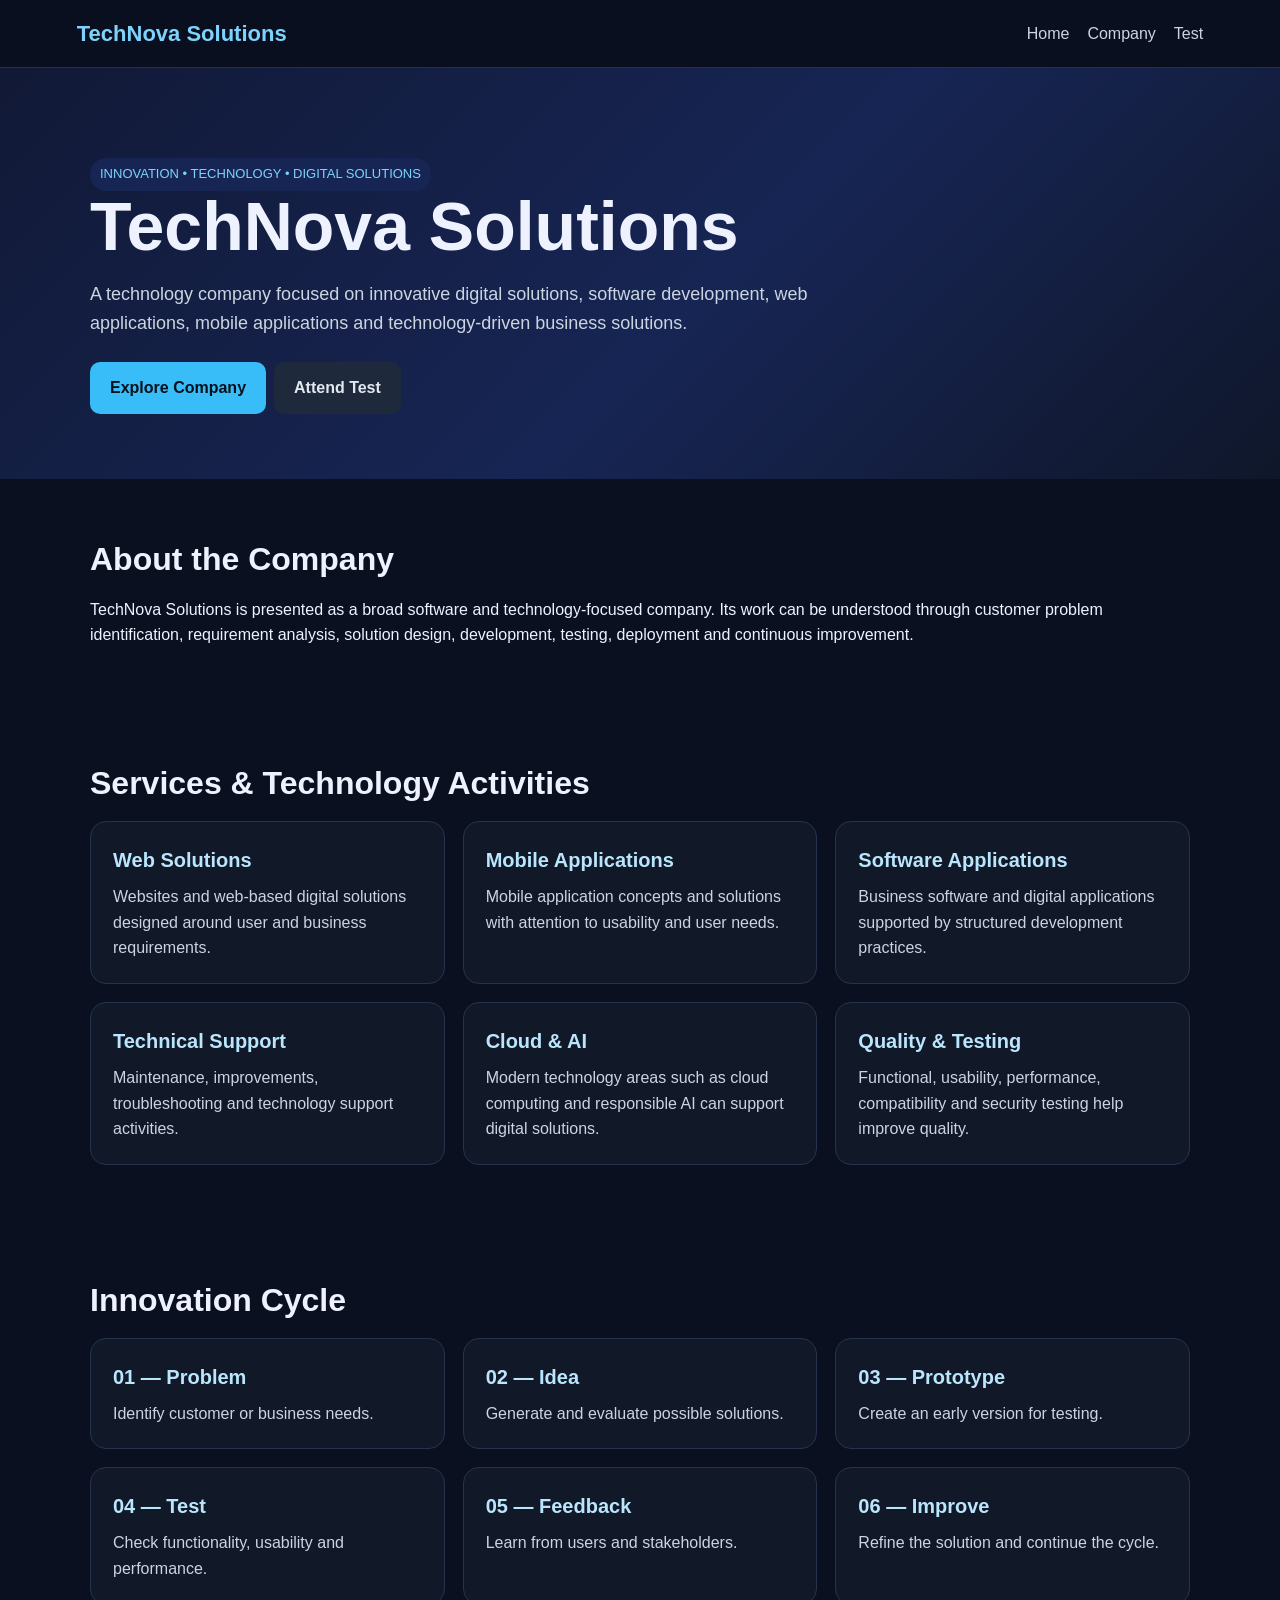
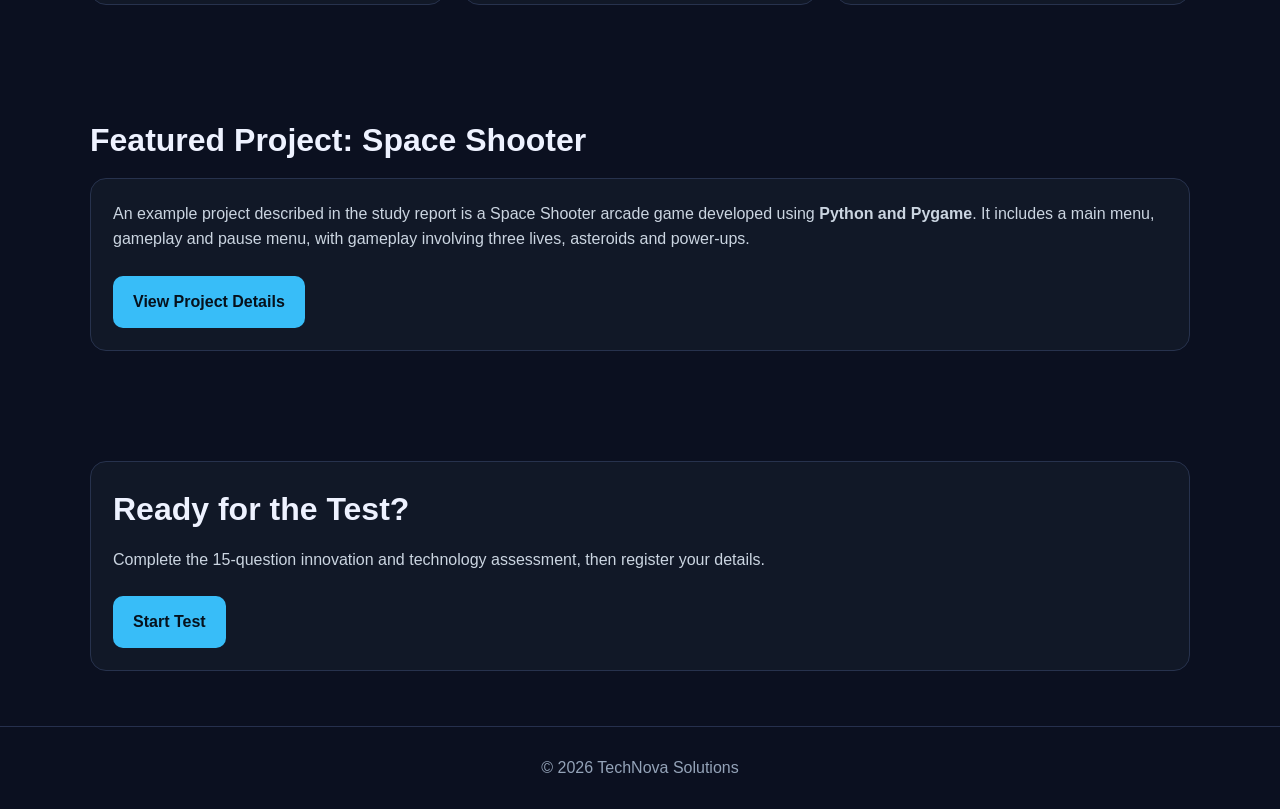
==== index.html @ 739c8f69 "Add files via upload" ====
<!doctype html><html><head><meta charset="utf-8"><meta name="viewport" content="width=device-width,initial-scale=1"><title>TechNova Solutions</title><link rel="stylesheet" href="style.css"></head><body>
<nav><a class="logo" href="index.html">TechNova Solutions</a><div class="navlinks">
<a href="index.html">Home</a><a href="about.html">Company</a><a href="test.html">Test</a></div></nav><header class="hero"><div class="container"><span class="badge">INNOVATION • TECHNOLOGY • DIGITAL SOLUTIONS</span><h1>TechNova Solutions</h1><p>A technology company focused on innovative digital solutions, software development, web applications, mobile applications and technology-driven business solutions.</p><a class="btn" href="about.html">Explore Company</a><a class="btn secondary" href="test.html">Attend Test</a></div></header>
<section><div class="container"><h2>About the Company</h2><p>TechNova Solutions is presented as a broad software and technology-focused company. Its work can be understood through customer problem identification, requirement analysis, solution design, development, testing, deployment and continuous improvement.</p></div></section>
<section><div class="container"><h2>Services & Technology Activities</h2><div class="grid">
<div class="card"><h3>Web Solutions</h3><p>Websites and web-based digital solutions designed around user and business requirements.</p></div>
<div class="card"><h3>Mobile Applications</h3><p>Mobile application concepts and solutions with attention to usability and user needs.</p></div>
<div class="card"><h3>Software Applications</h3><p>Business software and digital applications supported by structured development practices.</p></div>
<div class="card"><h3>Technical Support</h3><p>Maintenance, improvements, troubleshooting and technology support activities.</p></div>
<div class="card"><h3>Cloud & AI</h3><p>Modern technology areas such as cloud computing and responsible AI can support digital solutions.</p></div>
<div class="card"><h3>Quality & Testing</h3><p>Functional, usability, performance, compatibility and security testing help improve quality.</p></div>
</div></div></section>
<section><div class="container"><h2>Innovation Cycle</h2><div class="grid"><div class="card"><h3>01 — Problem</h3><p>Identify customer or business needs.</p></div><div class="card"><h3>02 — Idea</h3><p>Generate and evaluate possible solutions.</p></div><div class="card"><h3>03 — Prototype</h3><p>Create an early version for testing.</p></div><div class="card"><h3>04 — Test</h3><p>Check functionality, usability and performance.</p></div><div class="card"><h3>05 — Feedback</h3><p>Learn from users and stakeholders.</p></div><div class="card"><h3>06 — Improve</h3><p>Refine the solution and continue the cycle.</p></div></div></div></section>
<section><div class="container"><h2>Featured Project: Space Shooter</h2><div class="card"><p>An example project described in the study report is a Space Shooter arcade game developed using <b>Python and Pygame</b>. It includes a main menu, gameplay and pause menu, with gameplay involving three lives, asteroids and power-ups.</p><a class="btn" href="about.html">View Project Details</a></div></div></section>
<section><div class="container"><div class="card"><h2>Ready for the Test?</h2><p>Complete the 15-question innovation and technology assessment, then register your details.</p><a class="btn" href="test.html">Start Test</a></div></div></section>
<footer>© 2026 TechNova Solutions</footer></body></html>
---- style.css ----
*{box-sizing:border-box;margin:0;padding:0}
body{font-family:Arial,Helvetica,sans-serif;background:#0b1020;color:#eef2ff;line-height:1.6}
a{text-decoration:none;color:inherit}
nav{position:sticky;top:0;z-index:10;background:rgba(11,16,32,.95);border-bottom:1px solid #26304d;padding:16px 6%;display:flex;justify-content:space-between;align-items:center}
.logo{font-size:22px;font-weight:800;color:#7dd3fc}.navlinks{display:flex;gap:18px;flex-wrap:wrap}.navlinks a{color:#cbd5e1}.navlinks a:hover{color:#7dd3fc}
.container{width:min(1100px,92%);margin:auto}.hero{padding:85px 0 65px;background:linear-gradient(135deg,#111936,#172554 55%,#0f172a)}
.hero h1{font-size:clamp(38px,7vw,68px);line-height:1.05;margin-bottom:18px}.hero p{max-width:760px;color:#cbd5e1;font-size:18px}
.btn{display:inline-block;margin-top:24px;padding:13px 20px;border-radius:10px;background:#38bdf8;color:#06111c;font-weight:700;border:0;cursor:pointer}.btn.secondary{background:#1e293b;color:#e2e8f0;margin-left:8px}
section{padding:55px 0}.grid{display:grid;grid-template-columns:repeat(3,1fr);gap:18px}.card{background:#111827;border:1px solid #27324d;border-radius:16px;padding:22px}.card h3{margin-bottom:8px;color:#bae6fd}.card p,.card li{color:#cbd5e1}.card ul{padding-left:20px}
h2{font-size:32px;margin-bottom:12px}h3{font-size:20px}
.badge{display:inline-block;padding:6px 10px;border-radius:999px;background:#172554;color:#7dd3fc;font-size:13px;margin:5px 4px 0 0}
form{background:#111827;border:1px solid #27324d;padding:24px;border-radius:16px;max-width:760px;margin:auto}
label{display:block;margin:14px 0 6px;font-weight:700}input,select{width:100%;padding:12px;border-radius:9px;border:1px solid #334155;background:#0f172a;color:#fff}
.question{padding:18px 0;border-bottom:1px solid #29354f}.question p{font-weight:700;margin-bottom:10px}.option{display:block;margin:8px 0;color:#cbd5e1}.option input{width:auto;margin-right:8px}
.notice{background:#172554;border:1px solid #31507a;padding:14px;border-radius:10px;margin:15px 0;color:#dbeafe}
footer{border-top:1px solid #26304d;padding:28px 0;color:#94a3b8;text-align:center}
@media(max-width:800px){.grid{grid-template-columns:1fr 1fr}.navlinks{gap:10px;font-size:14px}}
@media(max-width:560px){.grid{grid-template-columns:1fr}.hero{padding:60px 0}.btn.secondary{margin-left:0}.navlinks{display:none}}
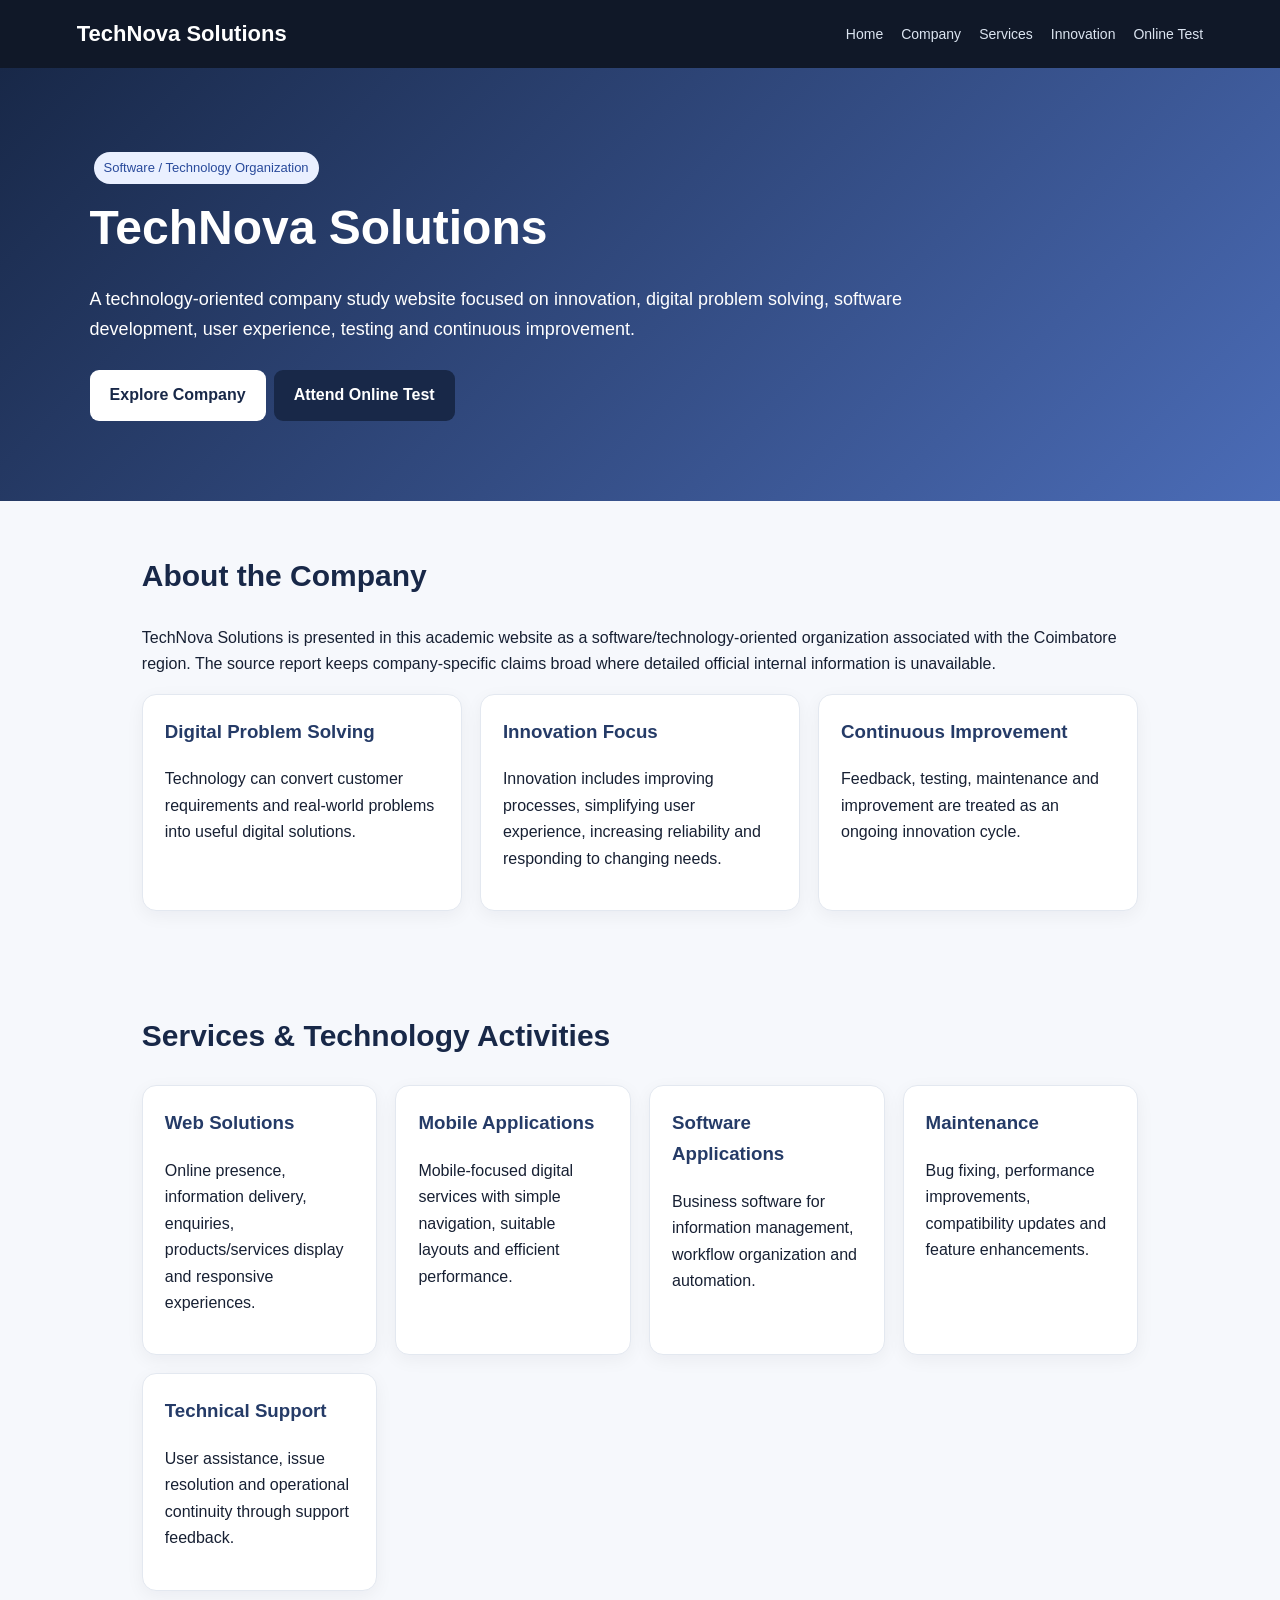
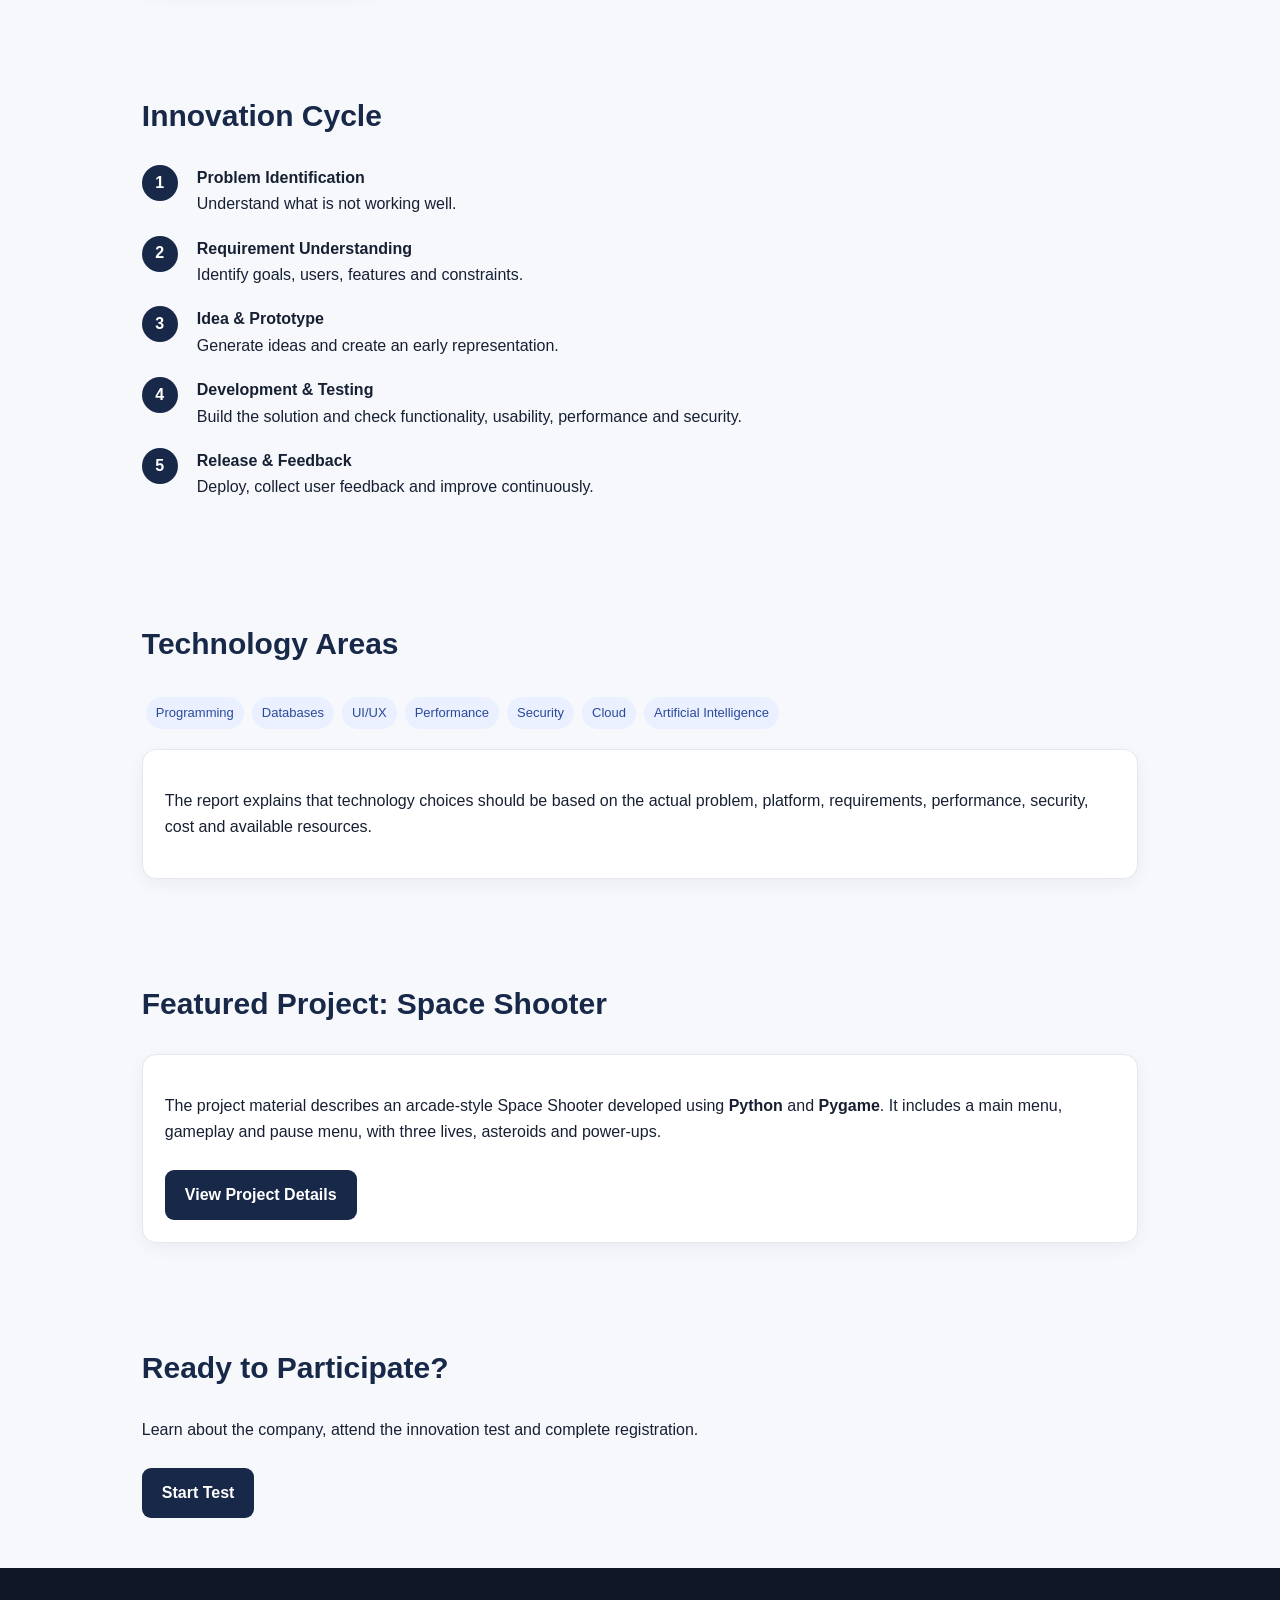
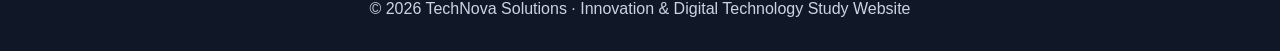
==== commit 71abf631: "Add files via upload" ====
--- a/index.html
+++ b/index.html
@@ -1,16 +1 @@
-<!doctype html><html><head><meta charset="utf-8"><meta name="viewport" content="width=device-width,initial-scale=1"><title>TechNova Solutions</title><link rel="stylesheet" href="style.css"></head><body>
-<nav><a class="logo" href="index.html">TechNova Solutions</a><div class="navlinks">
-<a href="index.html">Home</a><a href="about.html">Company</a><a href="test.html">Test</a></div></nav><header class="hero"><div class="container"><span class="badge">INNOVATION • TECHNOLOGY • DIGITAL SOLUTIONS</span><h1>TechNova Solutions</h1><p>A technology company focused on innovative digital solutions, software development, web applications, mobile applications and technology-driven business solutions.</p><a class="btn" href="about.html">Explore Company</a><a class="btn secondary" href="test.html">Attend Test</a></div></header>
-<section><div class="container"><h2>About the Company</h2><p>TechNova Solutions is presented as a broad software and technology-focused company. Its work can be understood through customer problem identification, requirement analysis, solution design, development, testing, deployment and continuous improvement.</p></div></section>
-<section><div class="container"><h2>Services & Technology Activities</h2><div class="grid">
-<div class="card"><h3>Web Solutions</h3><p>Websites and web-based digital solutions designed around user and business requirements.</p></div>
-<div class="card"><h3>Mobile Applications</h3><p>Mobile application concepts and solutions with attention to usability and user needs.</p></div>
-<div class="card"><h3>Software Applications</h3><p>Business software and digital applications supported by structured development practices.</p></div>
-<div class="card"><h3>Technical Support</h3><p>Maintenance, improvements, troubleshooting and technology support activities.</p></div>
-<div class="card"><h3>Cloud & AI</h3><p>Modern technology areas such as cloud computing and responsible AI can support digital solutions.</p></div>
-<div class="card"><h3>Quality & Testing</h3><p>Functional, usability, performance, compatibility and security testing help improve quality.</p></div>
-</div></div></section>
-<section><div class="container"><h2>Innovation Cycle</h2><div class="grid"><div class="card"><h3>01 — Problem</h3><p>Identify customer or business needs.</p></div><div class="card"><h3>02 — Idea</h3><p>Generate and evaluate possible solutions.</p></div><div class="card"><h3>03 — Prototype</h3><p>Create an early version for testing.</p></div><div class="card"><h3>04 — Test</h3><p>Check functionality, usability and performance.</p></div><div class="card"><h3>05 — Feedback</h3><p>Learn from users and stakeholders.</p></div><div class="card"><h3>06 — Improve</h3><p>Refine the solution and continue the cycle.</p></div></div></div></section>
-<section><div class="container"><h2>Featured Project: Space Shooter</h2><div class="card"><p>An example project described in the study report is a Space Shooter arcade game developed using <b>Python and Pygame</b>. It includes a main menu, gameplay and pause menu, with gameplay involving three lives, asteroids and power-ups.</p><a class="btn" href="about.html">View Project Details</a></div></div></section>
-<section><div class="container"><div class="card"><h2>Ready for the Test?</h2><p>Complete the 15-question innovation and technology assessment, then register your details.</p><a class="btn" href="test.html">Start Test</a></div></div></section>
-<footer>© 2026 TechNova Solutions</footer></body></html>+<!doctype html><html><head><meta charset="utf-8"><meta name="viewport" content="width=device-width,initial-scale=1"><title>TechNova Solutions</title><link rel="stylesheet" href="style.css"></head><body><nav><a class="brand" href="index.html">TechNova Solutions</a><div class="navlinks"><a href="index.html">Home</a><a href="about.html">Company</a><a href="index.html#services">Services</a><a href="index.html#innovation">Innovation</a><a href="test.html">Online Test</a></div></nav><header class="hero"><span class="pill">Software / Technology Organization</span><h1>TechNova Solutions</h1><p>A technology-oriented company study website focused on innovation, digital problem solving, software development, user experience, testing and continuous improvement.</p><a class="btn" href="about.html">Explore Company</a><a class="btn dark" href="test.html">Attend Online Test</a></header><main><section class="container"><h2>About the Company</h2><p>TechNova Solutions is presented in this academic website as a software/technology-oriented organization associated with the Coimbatore region. The source report keeps company-specific claims broad where detailed official internal information is unavailable.</p><div class="grid"><div class="card"><h3>Digital Problem Solving</h3><p>Technology can convert customer requirements and real-world problems into useful digital solutions.</p></div><div class="card"><h3>Innovation Focus</h3><p>Innovation includes improving processes, simplifying user experience, increasing reliability and responding to changing needs.</p></div><div class="card"><h3>Continuous Improvement</h3><p>Feedback, testing, maintenance and improvement are treated as an ongoing innovation cycle.</p></div></div></section><section id="services" class="container"><h2>Services & Technology Activities</h2><div class="grid"><div class="card"><h3>Web Solutions</h3><p>Online presence, information delivery, enquiries, products/services display and responsive experiences.</p></div><div class="card"><h3>Mobile Applications</h3><p>Mobile-focused digital services with simple navigation, suitable layouts and efficient performance.</p></div><div class="card"><h3>Software Applications</h3><p>Business software for information management, workflow organization and automation.</p></div><div class="card"><h3>Maintenance</h3><p>Bug fixing, performance improvements, compatibility updates and feature enhancements.</p></div><div class="card"><h3>Technical Support</h3><p>User assistance, issue resolution and operational continuity through support feedback.</p></div></div></section><section id="innovation" class="container"><h2>Innovation Cycle</h2><div class="steps"><div class="step"><b>Problem Identification</b><br>Understand what is not working well.</div><div class="step"><b>Requirement Understanding</b><br>Identify goals, users, features and constraints.</div><div class="step"><b>Idea & Prototype</b><br>Generate ideas and create an early representation.</div><div class="step"><b>Development & Testing</b><br>Build the solution and check functionality, usability, performance and security.</div><div class="step"><b>Release & Feedback</b><br>Deploy, collect user feedback and improve continuously.</div></div></section><section class="container"><h2>Technology Areas</h2><p><span class="pill">Programming</span><span class="pill">Databases</span><span class="pill">UI/UX</span><span class="pill">Performance</span><span class="pill">Security</span><span class="pill">Cloud</span><span class="pill">Artificial Intelligence</span></p><div class="card"><p>The report explains that technology choices should be based on the actual problem, platform, requirements, performance, security, cost and available resources.</p></div></section><section class="container"><h2>Featured Project: Space Shooter</h2><div class="card"><p>The project material describes an arcade-style Space Shooter developed using <b>Python</b> and <b>Pygame</b>. It includes a main menu, gameplay and pause menu, with three lives, asteroids and power-ups.</p><a class="btn dark" href="about.html#project">View Project Details</a></div></section><section class="container"><h2>Ready to Participate?</h2><p>Learn about the company, attend the innovation test and complete registration.</p><a class="btn dark" href="test.html">Start Test</a></section></main><div class="footer">© 2026 TechNova Solutions · Innovation & Digital Technology Study Website</div></body></html>
--- a/style.css
+++ b/style.css
@@ -1,19 +1 @@
-
-*{box-sizing:border-box;margin:0;padding:0}
-body{font-family:Arial,Helvetica,sans-serif;background:#0b1020;color:#eef2ff;line-height:1.6}
-a{text-decoration:none;color:inherit}
-nav{position:sticky;top:0;z-index:10;background:rgba(11,16,32,.95);border-bottom:1px solid #26304d;padding:16px 6%;display:flex;justify-content:space-between;align-items:center}
-.logo{font-size:22px;font-weight:800;color:#7dd3fc}.navlinks{display:flex;gap:18px;flex-wrap:wrap}.navlinks a{color:#cbd5e1}.navlinks a:hover{color:#7dd3fc}
-.container{width:min(1100px,92%);margin:auto}.hero{padding:85px 0 65px;background:linear-gradient(135deg,#111936,#172554 55%,#0f172a)}
-.hero h1{font-size:clamp(38px,7vw,68px);line-height:1.05;margin-bottom:18px}.hero p{max-width:760px;color:#cbd5e1;font-size:18px}
-.btn{display:inline-block;margin-top:24px;padding:13px 20px;border-radius:10px;background:#38bdf8;color:#06111c;font-weight:700;border:0;cursor:pointer}.btn.secondary{background:#1e293b;color:#e2e8f0;margin-left:8px}
-section{padding:55px 0}.grid{display:grid;grid-template-columns:repeat(3,1fr);gap:18px}.card{background:#111827;border:1px solid #27324d;border-radius:16px;padding:22px}.card h3{margin-bottom:8px;color:#bae6fd}.card p,.card li{color:#cbd5e1}.card ul{padding-left:20px}
-h2{font-size:32px;margin-bottom:12px}h3{font-size:20px}
-.badge{display:inline-block;padding:6px 10px;border-radius:999px;background:#172554;color:#7dd3fc;font-size:13px;margin:5px 4px 0 0}
-form{background:#111827;border:1px solid #27324d;padding:24px;border-radius:16px;max-width:760px;margin:auto}
-label{display:block;margin:14px 0 6px;font-weight:700}input,select{width:100%;padding:12px;border-radius:9px;border:1px solid #334155;background:#0f172a;color:#fff}
-.question{padding:18px 0;border-bottom:1px solid #29354f}.question p{font-weight:700;margin-bottom:10px}.option{display:block;margin:8px 0;color:#cbd5e1}.option input{width:auto;margin-right:8px}
-.notice{background:#172554;border:1px solid #31507a;padding:14px;border-radius:10px;margin:15px 0;color:#dbeafe}
-footer{border-top:1px solid #26304d;padding:28px 0;color:#94a3b8;text-align:center}
-@media(max-width:800px){.grid{grid-template-columns:1fr 1fr}.navlinks{gap:10px;font-size:14px}}
-@media(max-width:560px){.grid{grid-template-columns:1fr}.hero{padding:60px 0}.btn.secondary{margin-left:0}.navlinks{display:none}}
+*{box-sizing:border-box}body{margin:0;font-family:Arial,sans-serif;color:#172033;background:#f6f8fc;line-height:1.65}nav{background:#101828;color:white;padding:16px 6%;display:flex;justify-content:space-between;align-items:center;position:sticky;top:0;z-index:5}.brand{font-size:22px;font-weight:800;color:#fff;text-decoration:none}.navlinks{display:flex;gap:18px;flex-wrap:wrap}.navlinks a{color:#dbe4f0;text-decoration:none;font-size:14px}.navlinks a:hover{color:#fff}.hero{padding:80px 7%;background:linear-gradient(135deg,#182848,#4b6cb7);color:white}.hero h1{font-size:48px;margin:0 0 14px}.hero p{max-width:850px;font-size:18px}.btn{display:inline-block;padding:12px 20px;border-radius:9px;background:#fff;color:#182848;text-decoration:none;font-weight:700;margin:8px 8px 0 0}.btn.dark{background:#182848;color:#fff}.container{max-width:1150px;margin:auto;padding:50px 6%}h2{font-size:30px;margin-top:0;color:#182848}h3{color:#253b67}.grid{display:grid;grid-template-columns:repeat(auto-fit,minmax(230px,1fr));gap:18px}.card{background:#fff;border:1px solid #e3e8f0;border-radius:14px;padding:22px;box-shadow:0 5px 18px rgba(16,24,40,.05)}.card h3{margin-top:0}.pill{display:inline-block;padding:5px 10px;border-radius:20px;background:#eaf0ff;color:#294a9b;font-size:13px;margin:4px}.steps{counter-reset:s}.step{position:relative;padding-left:55px;margin:18px 0}.step:before{counter-increment:s;content:counter(s);position:absolute;left:0;top:0;width:36px;height:36px;border-radius:50%;background:#182848;color:#fff;display:grid;place-items:center;font-weight:700}.notice{background:#fff8e6;border-left:5px solid #e3a008;padding:18px;border-radius:8px}.formbox{max-width:650px;margin:auto;background:white;padding:30px;border-radius:14px}.formbox label{display:block;margin-top:14px;font-weight:700}.formbox input{width:100%;padding:12px;border:1px solid #ccd4df;border-radius:8px;margin-top:6px}.formbox button{margin-top:20px;padding:12px 20px;border:0;border-radius:8px;background:#182848;color:#fff;font-weight:700;cursor:pointer}.q{background:#fff;padding:20px;border-radius:12px;margin:16px 0;border:1px solid #e3e8f0}.q label{display:block;margin:8px 0}.footer{background:#101828;color:#cbd5e1;padding:28px 6%;text-align:center}ul{padding-left:22px}.logoMark{font-weight:900;letter-spacing:.5px}@media(max-width:700px){.hero h1{font-size:36px}nav{align-items:flex-start;gap:10px;flex-direction:column}.navlinks{gap:10px}}
